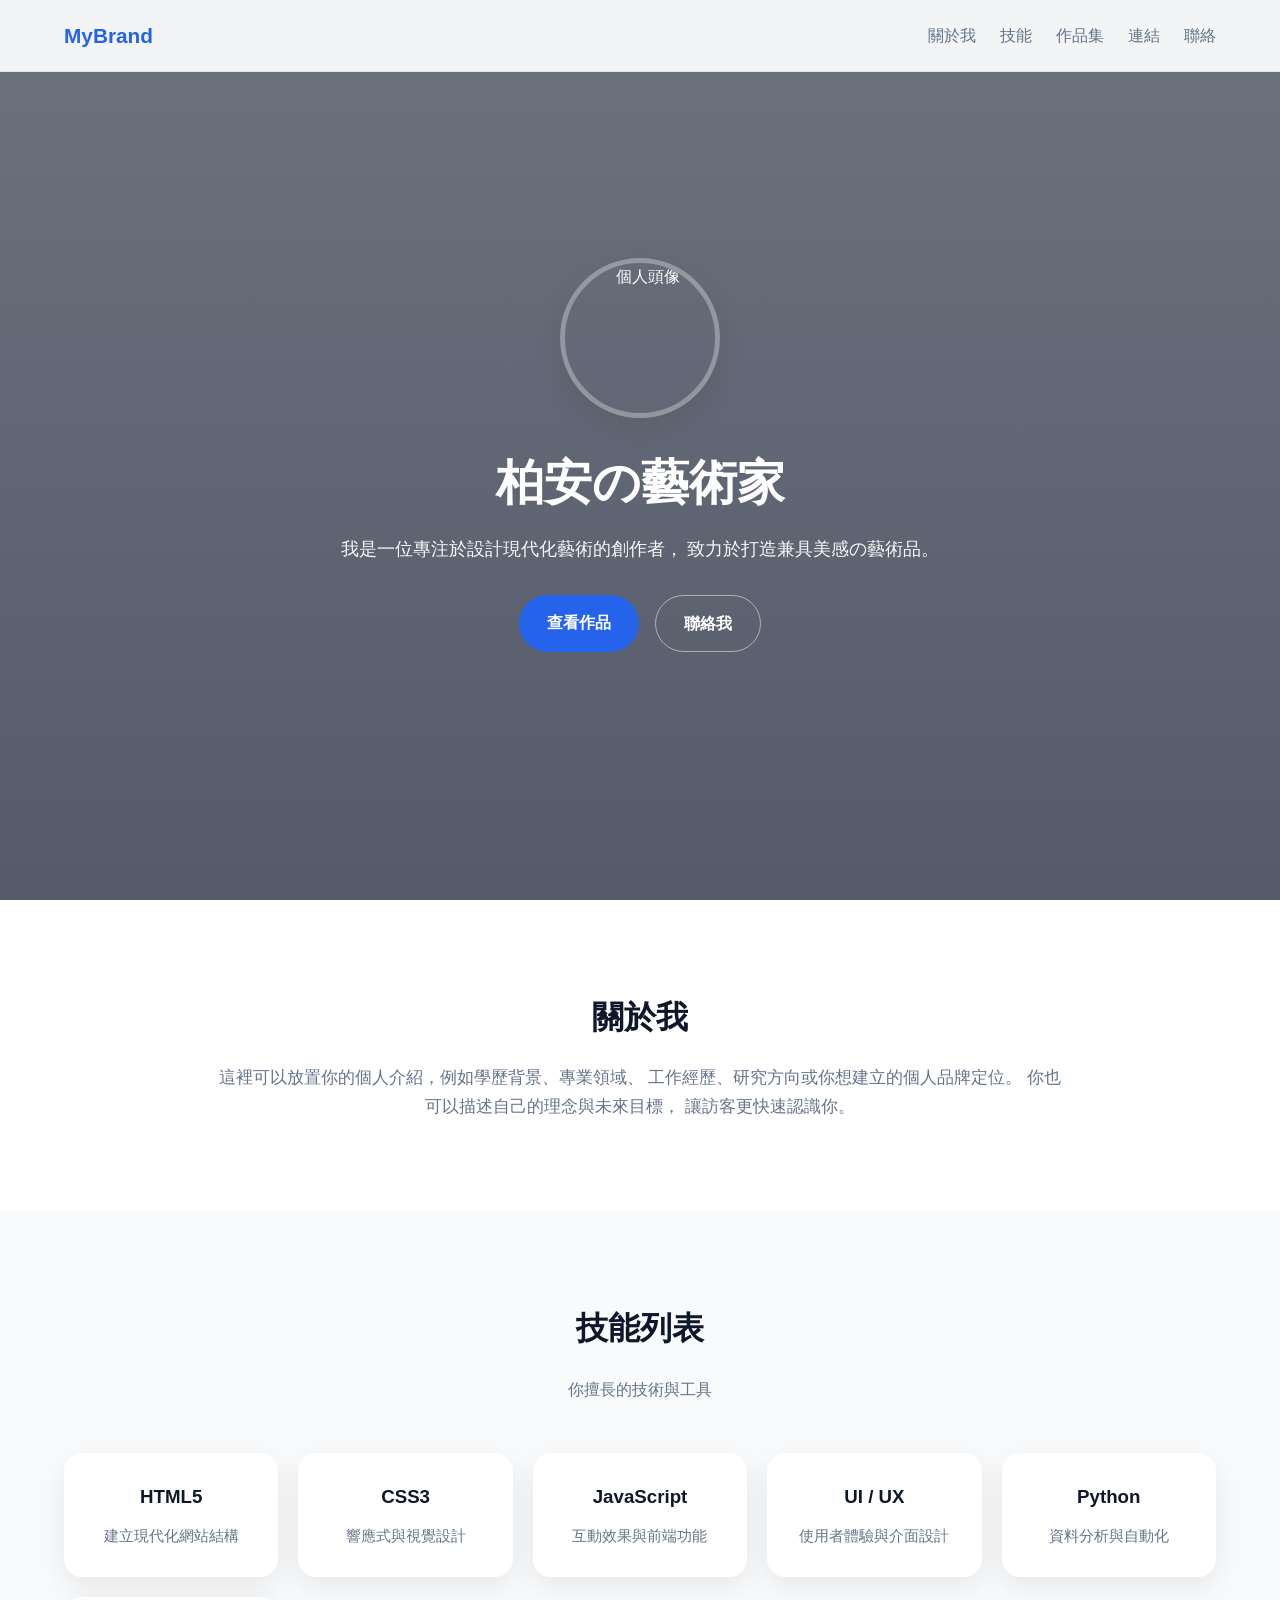
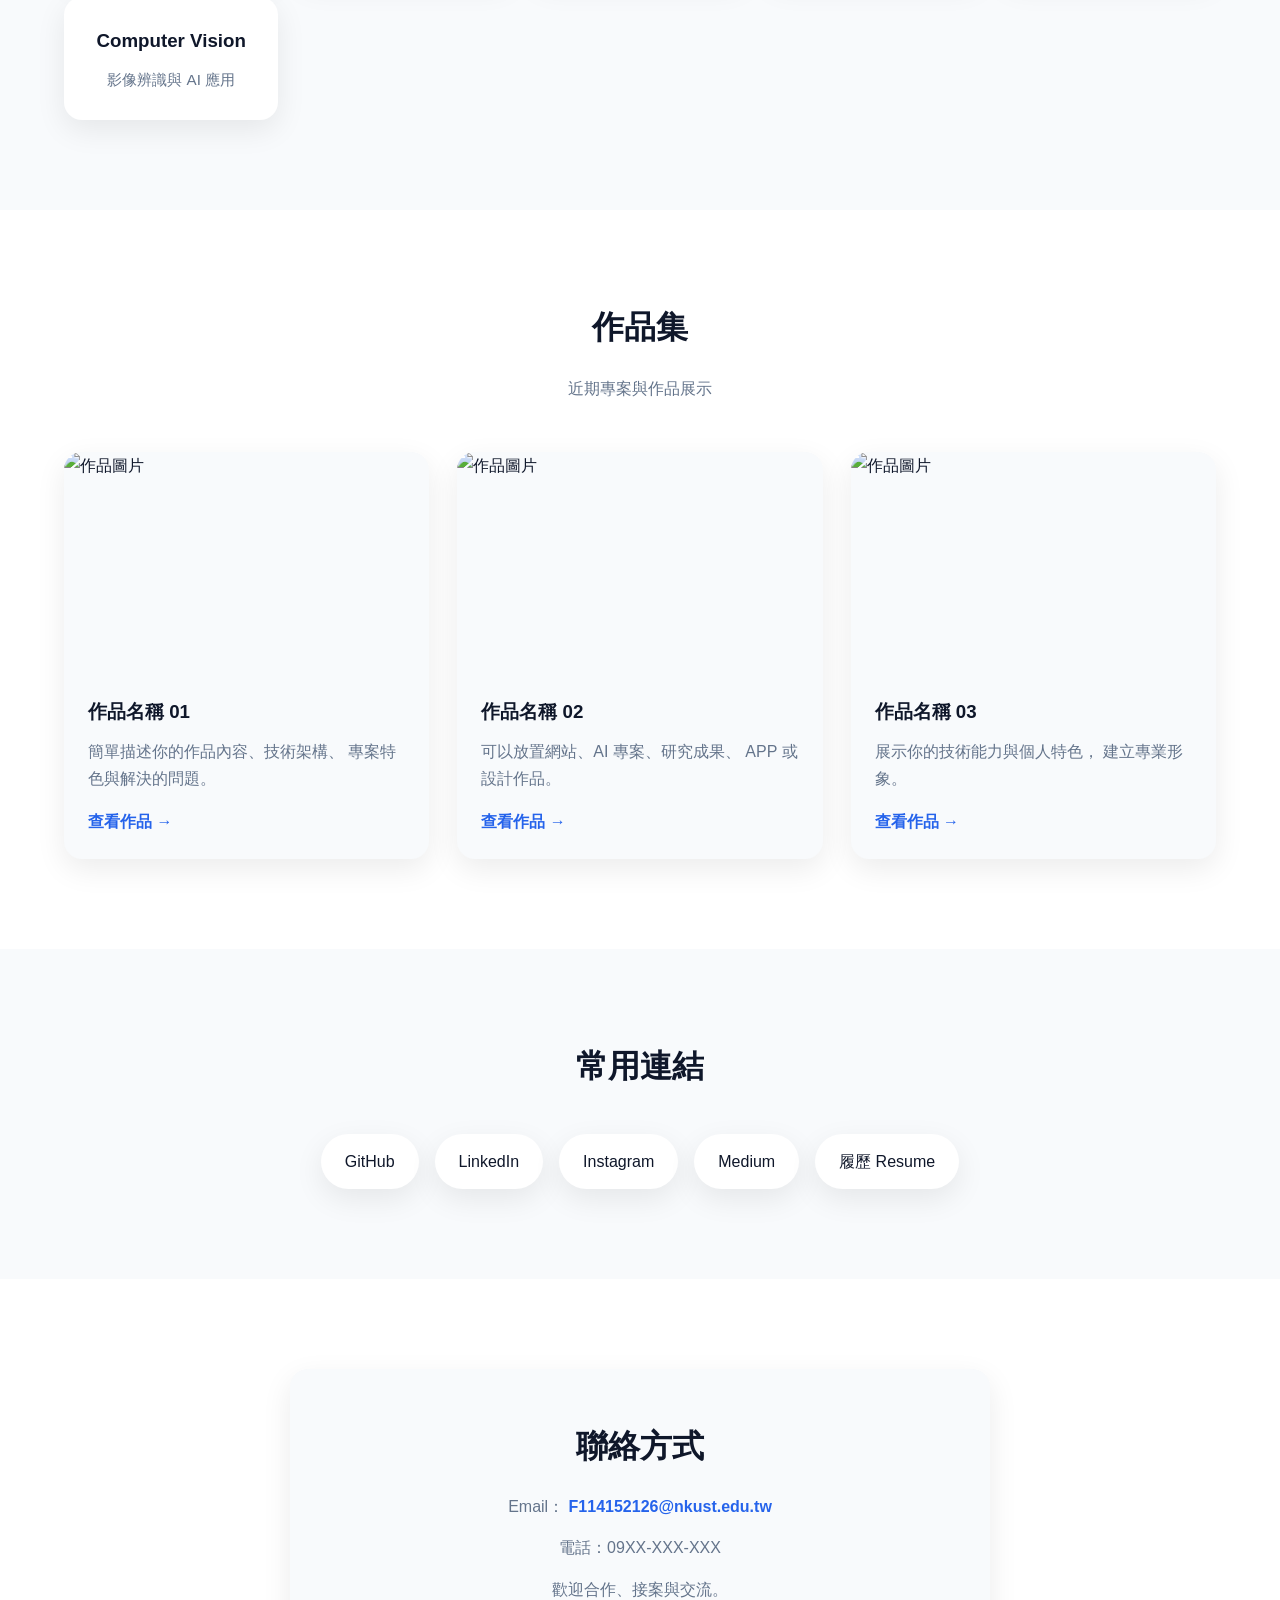
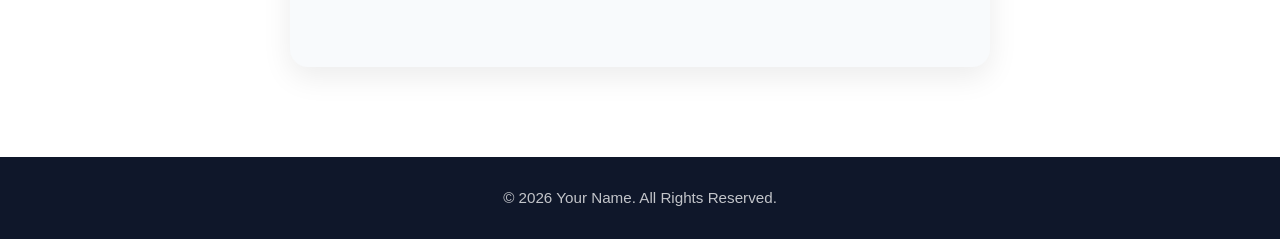
==== application/templates/index.html @ e3375493 "Add files via upload" ====
<!DOCTYPE html>
<html lang="zh-Hant">
<head>
  <meta charset="UTF-8" />
  <meta name="viewport" content="width=device-width, initial-scale=1.0" />
  <title>個人品牌網站</title>

  <style>
    * {
      margin: 0;
      padding: 0;
      box-sizing: border-box;
    }

    :root {
      --primary: #2563eb;
      --dark: #0f172a;
      --gray: #64748b;
      --light: #f8fafc;
      --white: #ffffff;
      --border: #e2e8f0;
      --shadow: 0 10px 30px rgba(0, 0, 0, 0.08);
      --radius: 18px;
      --max-width: 1200px;
    }

    body {
      font-family: "Noto Sans TC", sans-serif;
      line-height: 1.7;
      color: var(--dark);
      background: var(--light);
    }

    img {
      max-width: 100%;
      display: block;
    }

    a {
      text-decoration: none;
      color: inherit;
    }

    .container {
      width: 90%;
      max-width: var(--max-width);
      margin: auto;
    }

    section {
      padding: 90px 0;
    }

    .section-title {
      font-size: 2rem;
      margin-bottom: 20px;
      text-align: center;
    }

    .section-desc {
      text-align: center;
      color: var(--gray);
      margin-bottom: 50px;
    }

    /* Navbar */
    .navbar {
      position: fixed;
      top: 0;
      width: 100%;
      background: rgba(255,255,255,0.92);
      backdrop-filter: blur(12px);
      border-bottom: 1px solid var(--border);
      z-index: 1000;
    }

    .nav-wrapper {
      display: flex;
      justify-content: space-between;
      align-items: center;
      padding: 18px 0;
    }

    .logo {
      font-size: 1.3rem;
      font-weight: bold;
      color: var(--primary);
    }

    .nav-links {
      display: flex;
      gap: 24px;
    }

    .nav-links a {
      color: var(--gray);
      transition: 0.3s;
      font-weight: 500;
    }

    .nav-links a:hover {
      color: var(--primary);
    }

    /* Hero */
    .hero {
      min-height: 100vh;
      display: flex;
      align-items: center;
      background:
        linear-gradient(rgba(15,23,42,0.6), rgba(15,23,42,0.7)),
        url("banner.jpg") center/cover no-repeat;
      color: white;
      text-align: center;
      padding-top: 100px;
    }

    .hero-content {
      width: 100%;
    }

    .avatar {
      width: 160px;
      height: 160px;
      border-radius: 50%;
      border: 5px solid rgba(255,255,255,0.3);
      object-fit: cover;
      margin: 0 auto 24px;
      box-shadow: var(--shadow);
    }

    .hero h1 {
      font-size: 3rem;
      margin-bottom: 12px;
    }

    .hero p {
      max-width: 700px;
      margin: auto;
      font-size: 1.1rem;
      opacity: 0.95;
    }

    .hero-buttons {
      margin-top: 30px;
      display: flex;
      justify-content: center;
      gap: 16px;
      flex-wrap: wrap;
    }

    .btn {
      padding: 14px 28px;
      border-radius: 999px;
      font-weight: 600;
      transition: 0.3s;
      display: inline-block;
    }

    .btn-primary {
      background: var(--primary);
      color: white;
    }

    .btn-primary:hover {
      transform: translateY(-2px);
      opacity: 0.92;
    }

    .btn-outline {
      border: 1px solid rgba(255,255,255,0.5);
      color: white;
    }

    .btn-outline:hover {
      background: rgba(255,255,255,0.12);
    }

    /* About */
    .about {
      background: white;
    }

    .about-content {
      max-width: 850px;
      margin: auto;
      text-align: center;
      color: var(--gray);
      font-size: 1.05rem;
    }

    /* Skills */
    .skills-grid {
      display: grid;
      grid-template-columns: repeat(auto-fit, minmax(180px, 1fr));
      gap: 20px;
      margin-top: 40px;
    }

    .skill-card {
      background: white;
      padding: 28px 20px;
      border-radius: var(--radius);
      text-align: center;
      box-shadow: var(--shadow);
      transition: 0.3s;
    }

    .skill-card:hover {
      transform: translateY(-6px);
    }

    .skill-card h3 {
      margin-bottom: 10px;
    }

    .skill-card p {
      color: var(--gray);
      font-size: 0.95rem;
    }

    /* Portfolio */
    .portfolio {
      background: white;
    }

    .portfolio-grid {
      display: grid;
      grid-template-columns: repeat(auto-fit, minmax(280px, 1fr));
      gap: 28px;
    }

    .portfolio-card {
      background: var(--light);
      border-radius: var(--radius);
      overflow: hidden;
      box-shadow: var(--shadow);
      transition: 0.3s;
    }

    .portfolio-card:hover {
      transform: translateY(-6px);
    }

    .portfolio-card img {
      height: 220px;
      width: 100%;
      object-fit: cover;
    }

    .portfolio-content {
      padding: 24px;
    }

    .portfolio-content h3 {
      margin-bottom: 10px;
    }

    .portfolio-content p {
      color: var(--gray);
      margin-bottom: 16px;
    }

    .portfolio-link {
      color: var(--primary);
      font-weight: 600;
    }

    /* Links */
    .links-list {
      display: flex;
      justify-content: center;
      flex-wrap: wrap;
      gap: 16px;
      margin-top: 40px;
    }

    .link-item {
      background: white;
      padding: 14px 24px;
      border-radius: 999px;
      box-shadow: var(--shadow);
      transition: 0.3s;
    }

    .link-item:hover {
      transform: translateY(-4px);
      color: var(--primary);
    }

    /* Contact */
    .contact {
      background: white;
    }

    .contact-box {
      max-width: 700px;
      margin: auto;
      text-align: center;
      background: var(--light);
      padding: 50px 30px;
      border-radius: var(--radius);
      box-shadow: var(--shadow);
    }

    .contact-box p {
      color: var(--gray);
      margin-bottom: 14px;
    }

    .contact-box a {
      color: var(--primary);
      font-weight: 600;
    }

    /* Footer */
    footer {
      background: var(--dark);
      color: rgba(255,255,255,0.75);
      text-align: center;
      padding: 28px 20px;
      font-size: 0.95rem;
    }

    /* Responsive */
    @media (max-width: 768px) {

      .hero h1 {
        font-size: 2.2rem;
      }

      .hero p {
        font-size: 1rem;
      }

      .nav-links {
        gap: 14px;
        font-size: 0.92rem;
      }

      .section-title {
        font-size: 1.7rem;
      }

      .avatar {
        width: 130px;
        height: 130px;
      }
    }

    @media (max-width: 520px) {

      .nav-wrapper {
        flex-direction: column;
        gap: 14px;
      }

      .hero {
        padding-top: 140px;
      }

      .hero-buttons {
        flex-direction: column;
        align-items: center;
      }

      .btn {
        width: 220px;
        text-align: center;
      }
    }
  </style>
</head>

<body>

  <!-- Navbar -->
  <header class="navbar">
    <div class="container nav-wrapper">
      <div class="logo">MyBrand</div>

      <nav class="nav-links">
        <a href="#about">關於我</a>
        <a href="#skills">技能</a>
        <a href="#portfolio">作品集</a>
        <a href="#links">連結</a>
        <a href="#contact">聯絡</a>
      </nav>
    </div>
  </header>

  <!-- Hero -->
  <section class="hero">
    <div class="container hero-content">

      <img src="avatar.jpg" alt="個人頭像" class="avatar">

      <h1>柏安の藝術家</h1>

      <p>
        我是一位專注於設計現代化藝術的創作者，
        致力於打造兼具美感の藝術品。
      </p>

      <div class="hero-buttons">
        <a href="#portfolio" class="btn btn-primary">查看作品</a>
        <a href="#contact" class="btn btn-outline">聯絡我</a>
      </div>

    </div>
  </section>

  <!-- About -->
  <section id="about" class="about">
    <div class="container">

      <h2 class="section-title">關於我</h2>

      <p class="about-content">
        這裡可以放置你的個人介紹，例如學歷背景、專業領域、
        工作經歷、研究方向或你想建立的個人品牌定位。
        你也可以描述自己的理念與未來目標，
        讓訪客更快速認識你。
      </p>

    </div>
  </section>

  <!-- Skills -->
  <section id="skills">
    <div class="container">

      <h2 class="section-title">技能列表</h2>
      <p class="section-desc">
        你擅長的技術與工具
      </p>

      <div class="skills-grid">

        <div class="skill-card">
          <h3>HTML5</h3>
          <p>建立現代化網站結構</p>
        </div>

        <div class="skill-card">
          <h3>CSS3</h3>
          <p>響應式與視覺設計</p>
        </div>

        <div class="skill-card">
          <h3>JavaScript</h3>
          <p>互動效果與前端功能</p>
        </div>

        <div class="skill-card">
          <h3>UI / UX</h3>
          <p>使用者體驗與介面設計</p>
        </div>

        <div class="skill-card">
          <h3>Python</h3>
          <p>資料分析與自動化</p>
        </div>

        <div class="skill-card">
          <h3>Computer Vision</h3>
          <p>影像辨識與 AI 應用</p>
        </div>

      </div>

    </div>
  </section>

  <!-- Portfolio -->
  <section id="portfolio" class="portfolio">
    <div class="container">

      <h2 class="section-title">作品集</h2>

      <p class="section-desc">
        近期專案與作品展示
      </p>

      <div class="portfolio-grid">

        <div class="portfolio-card">
          <img src="忠誠.jpg" alt="作品圖片">

          <div class="portfolio-content">
            <h3>作品名稱 01</h3>

            <p>
              簡單描述你的作品內容、技術架構、
              專案特色與解決的問題。
            </p>

            <a href="#" class="portfolio-link">
              查看作品 →
            </a>
          </div>
        </div>

        <div class="portfolio-card">
          <img src="萬歲.jpg" alt="作品圖片">

          <div class="portfolio-content">
            <h3>作品名稱 02</h3>

            <p>
              可以放置網站、AI 專案、研究成果、
              APP 或設計作品。
            </p>

            <a href="#" class="portfolio-link">
              查看作品 →
            </a>
          </div>
        </div>

        <div class="portfolio-card">
          <img src="banner.jpg" alt="作品圖片">

          <div class="portfolio-content">
            <h3>作品名稱 03</h3>

            <p>
              展示你的技術能力與個人特色，
              建立專業形象。
            </p>

            <a href="#" class="portfolio-link">
              查看作品 →
            </a>
          </div>
        </div>

      </div>

    </div>
  </section>

  <!-- Links -->
  <section id="links">
    <div class="container">

      <h2 class="section-title">常用連結</h2>

      <div class="links-list">

        <a href="#" class="link-item">GitHub</a>

        <a href="#" class="link-item">LinkedIn</a>

        <a href="#" class="link-item">Instagram</a>

        <a href="#" class="link-item">Medium</a>

        <a href="#" class="link-item">履歷 Resume</a>

      </div>

    </div>
  </section>

  <!-- Contact -->
  <section id="contact" class="contact">
    <div class="container">

      <div class="contact-box">

        <h2 class="section-title">聯絡方式</h2>

        <p>
          Email：
          <a href="mailto:yourmail@example.com">
            F114152126@nkust.edu.tw
          </a>
        </p>

        <p>
          電話：09XX-XXX-XXX
        </p>

        <p>
          歡迎合作、接案與交流。
        </p>

      </div>

    </div>
  </section>

  <!-- Footer -->
  <footer>
    © 2026 Your Name. All Rights Reserved.
  </footer>

  <script>
    // 平滑滾動
    document.querySelectorAll('a[href^="#"]').forEach(anchor => {
      anchor.addEventListener('click', function (e) {
        e.preventDefault();

        const target = document.querySelector(this.getAttribute('href'));

        if (target) {
          target.scrollIntoView({
            behavior: 'smooth'
          });
        }
      });
    });
  </script>

</body>
</html>
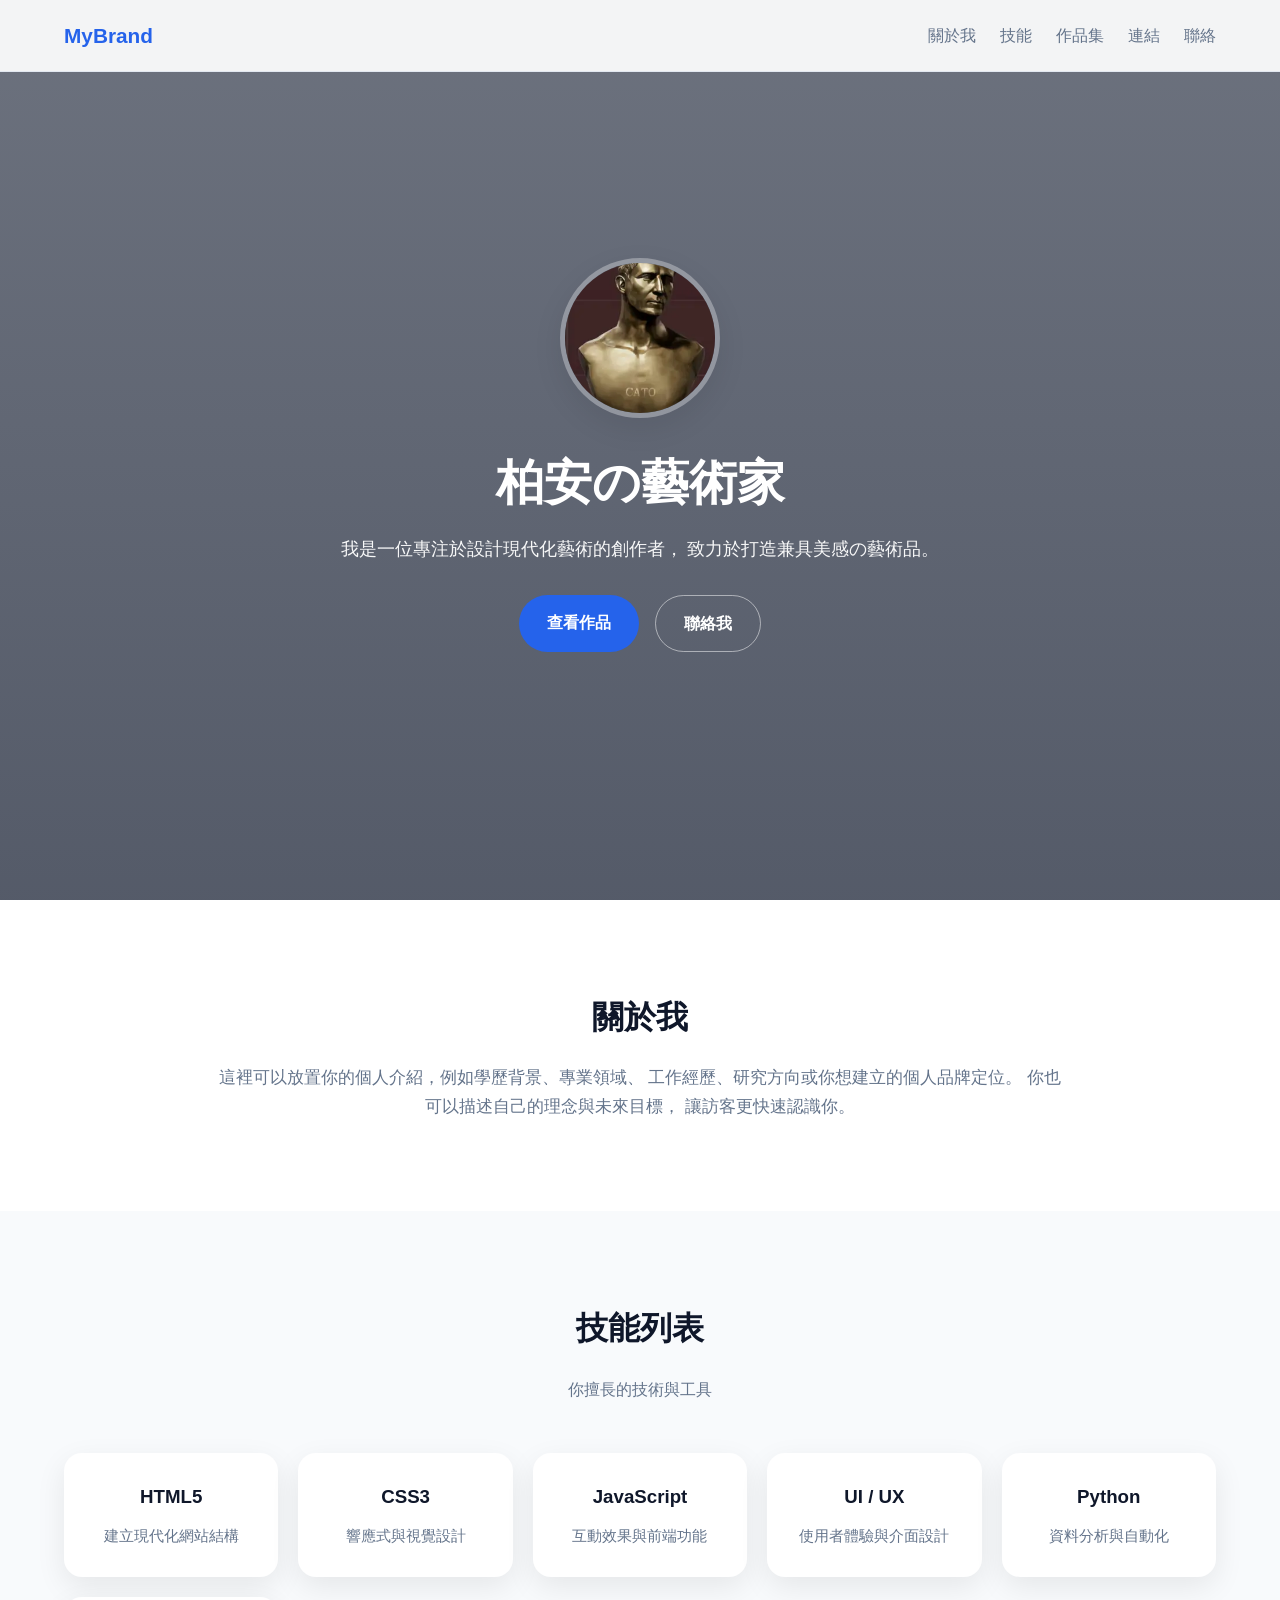
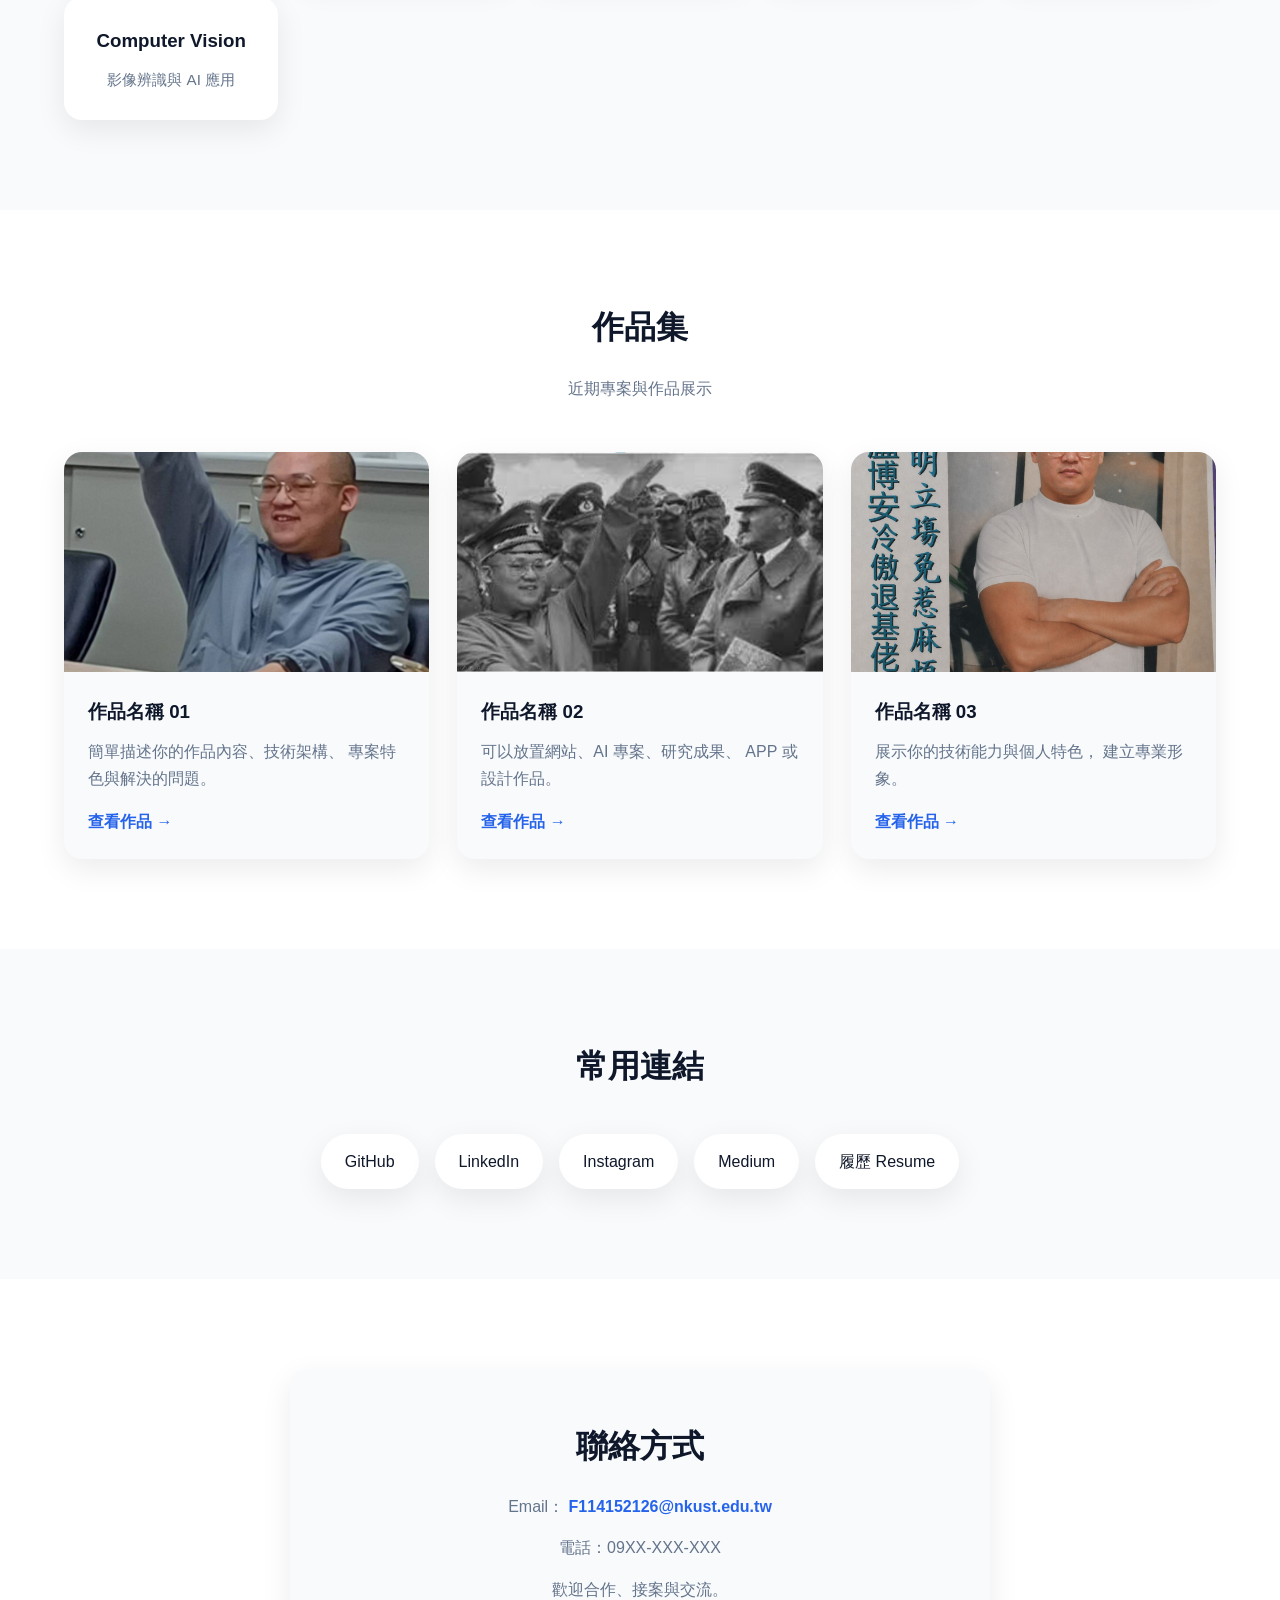
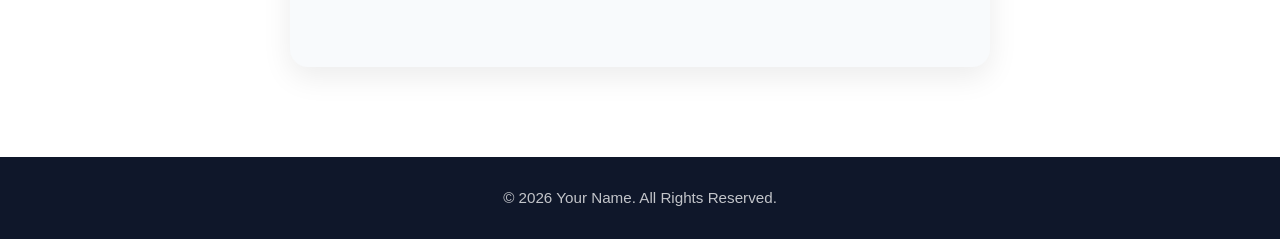
==== commit 815dfae7: "Update index.html" ====
--- a/application/templates/index.html
+++ b/application/templates/index.html
@@ -109,7 +109,7 @@
       align-items: center;
       background:
         linear-gradient(rgba(15,23,42,0.6), rgba(15,23,42,0.7)),
-        url("banner.jpg") center/cover no-repeat;
+        url("../static/imagesbanner.jpg") center/cover no-repeat;
       color: white;
       text-align: center;
       padding-top: 100px;
@@ -393,7 +393,7 @@
   <section class="hero">
     <div class="container hero-content">
 
-      <img src="avatar.jpg" alt="個人頭像" class="avatar">
+      <img src="../static/images/avatar.jpg" alt="個人頭像" class="avatar">
 
       <h1>柏安の藝術家</h1>
 
@@ -485,7 +485,7 @@
       <div class="portfolio-grid">
 
         <div class="portfolio-card">
-          <img src="忠誠.jpg" alt="作品圖片">
+          <img src="../static/images/忠誠.jpg" alt="作品圖片">
 
           <div class="portfolio-content">
             <h3>作品名稱 01</h3>
@@ -502,7 +502,7 @@
         </div>
 
         <div class="portfolio-card">
-          <img src="萬歲.jpg" alt="作品圖片">
+          <img src="../static/images/萬歲.jpg" alt="作品圖片">
 
           <div class="portfolio-content">
             <h3>作品名稱 02</h3>
@@ -519,7 +519,7 @@
         </div>
 
         <div class="portfolio-card">
-          <img src="banner.jpg" alt="作品圖片">
+          <img src="../static/images/banner.jpg" alt="作品圖片">
 
           <div class="portfolio-content">
             <h3>作品名稱 03</h3>
@@ -614,4 +614,4 @@
   </script>
 
 </body>
-</html>+</html>
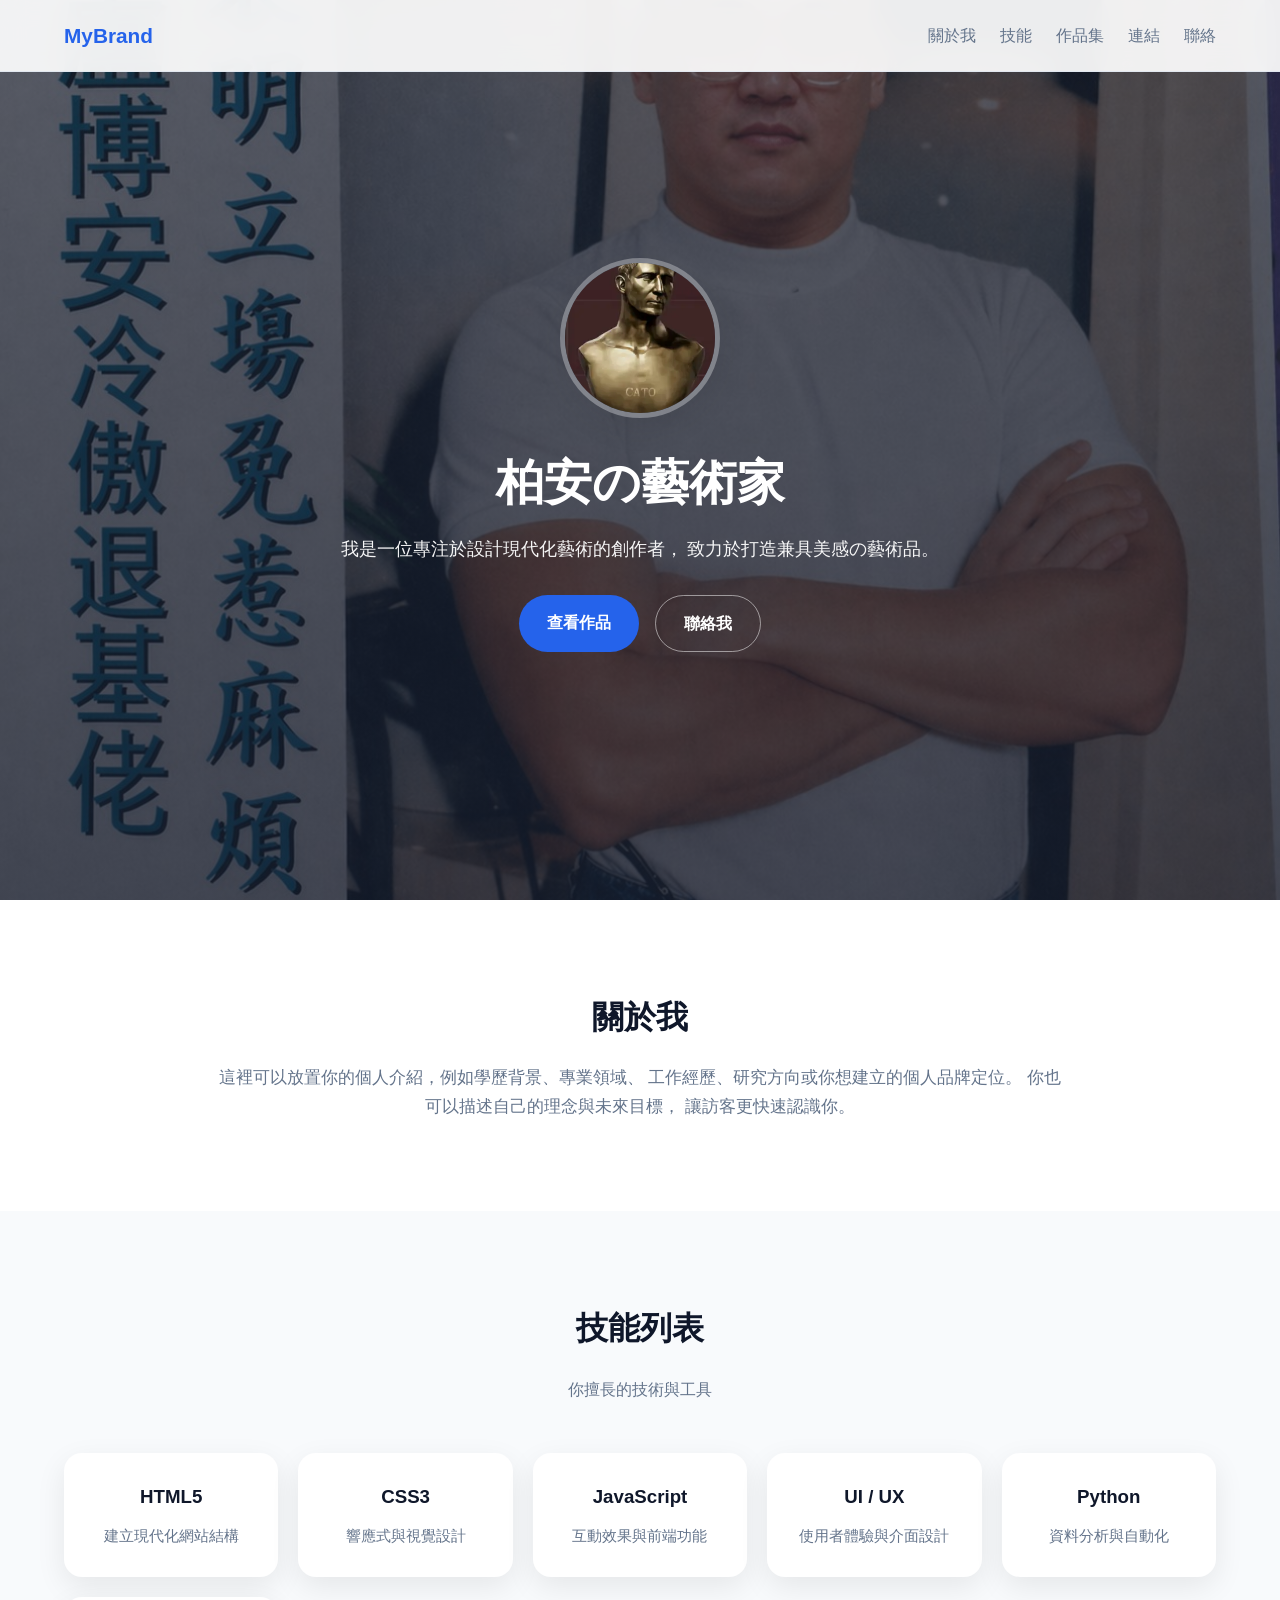
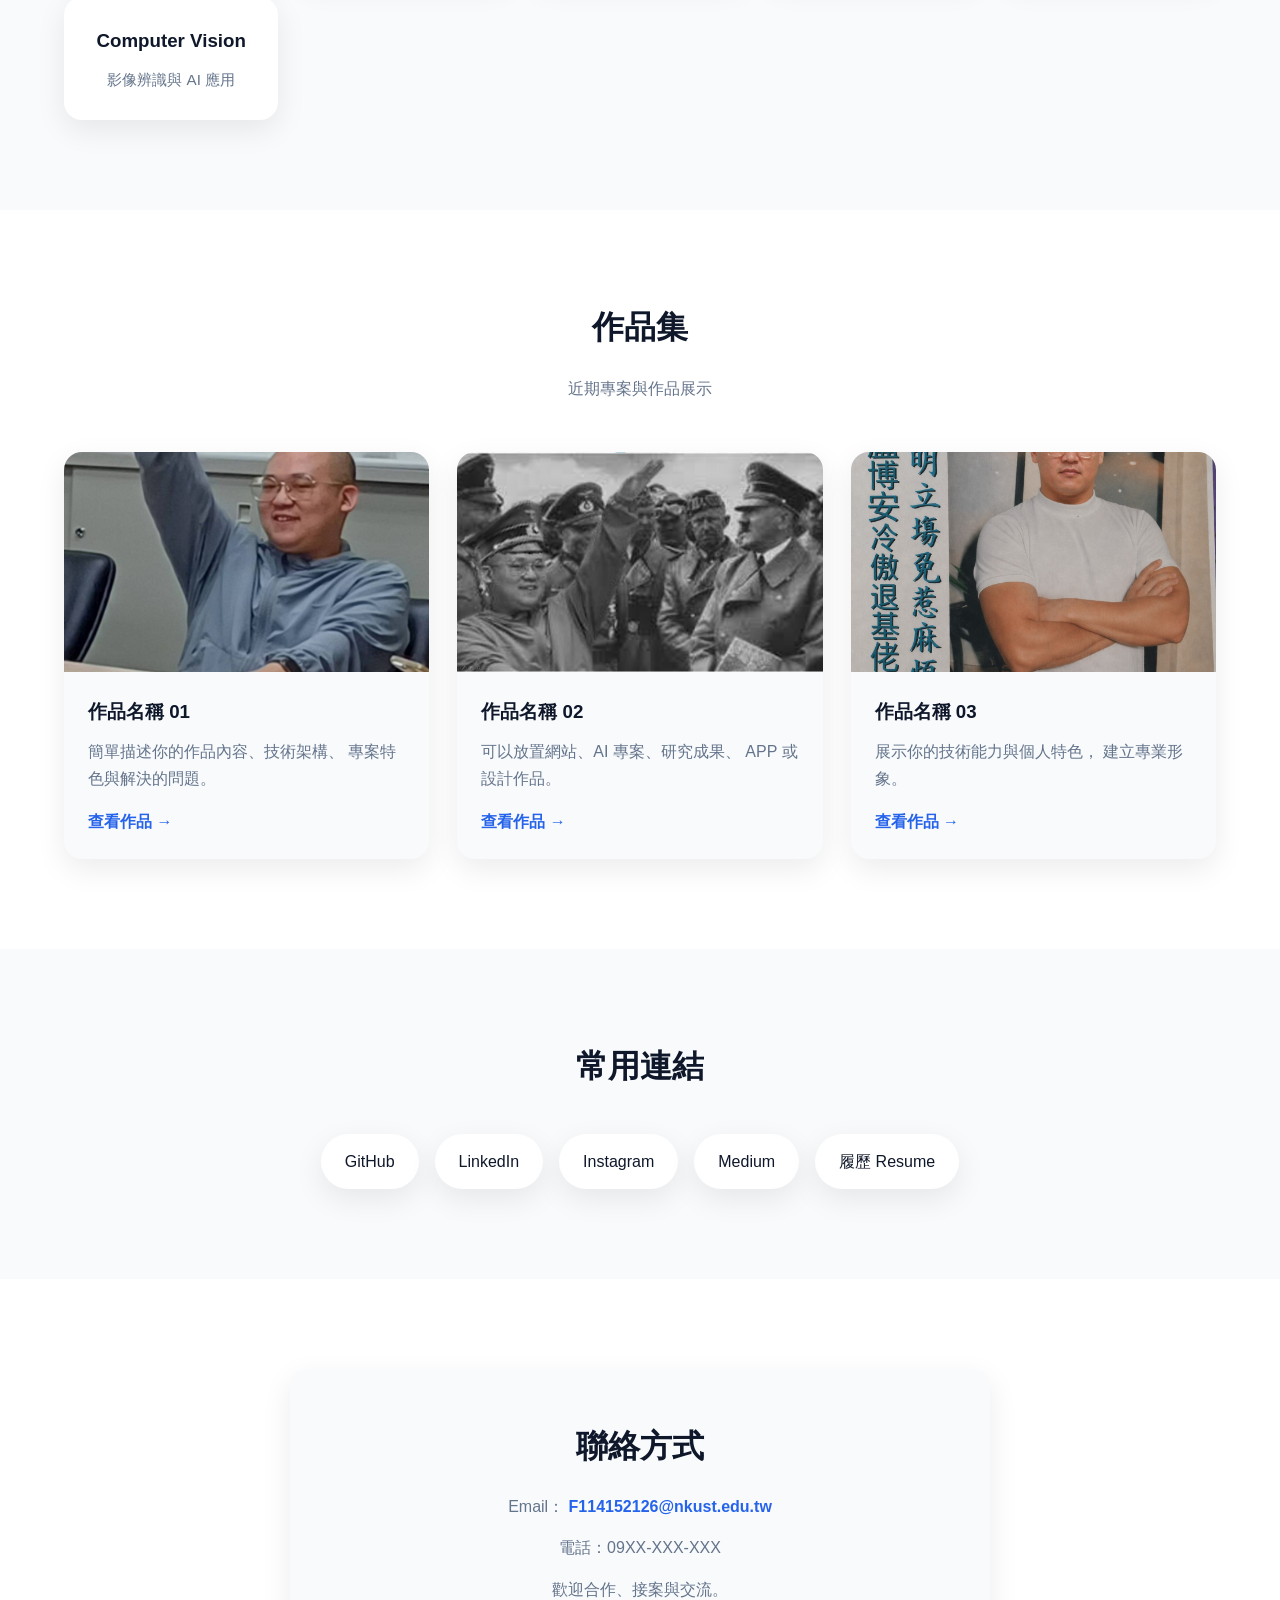
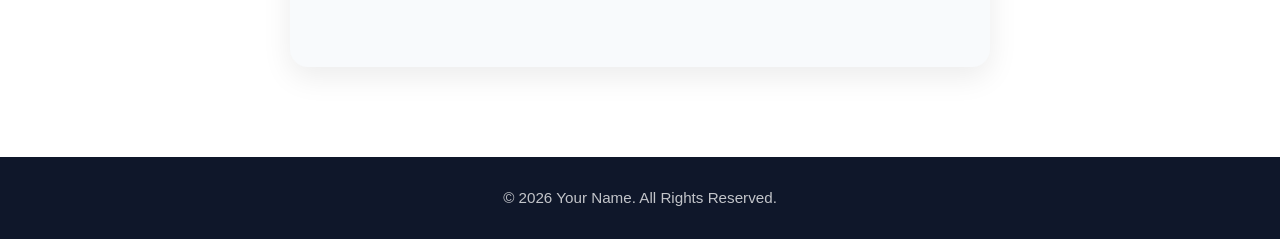
==== commit b76e8dda: "Update index.html" ====
--- a/application/templates/index.html
+++ b/application/templates/index.html
@@ -109,7 +109,7 @@
       align-items: center;
       background:
         linear-gradient(rgba(15,23,42,0.6), rgba(15,23,42,0.7)),
-        url("../static/imagesbanner.jpg") center/cover no-repeat;
+        url("../static/images/banner.jpg") center/cover no-repeat;
       color: white;
       text-align: center;
       padding-top: 100px;
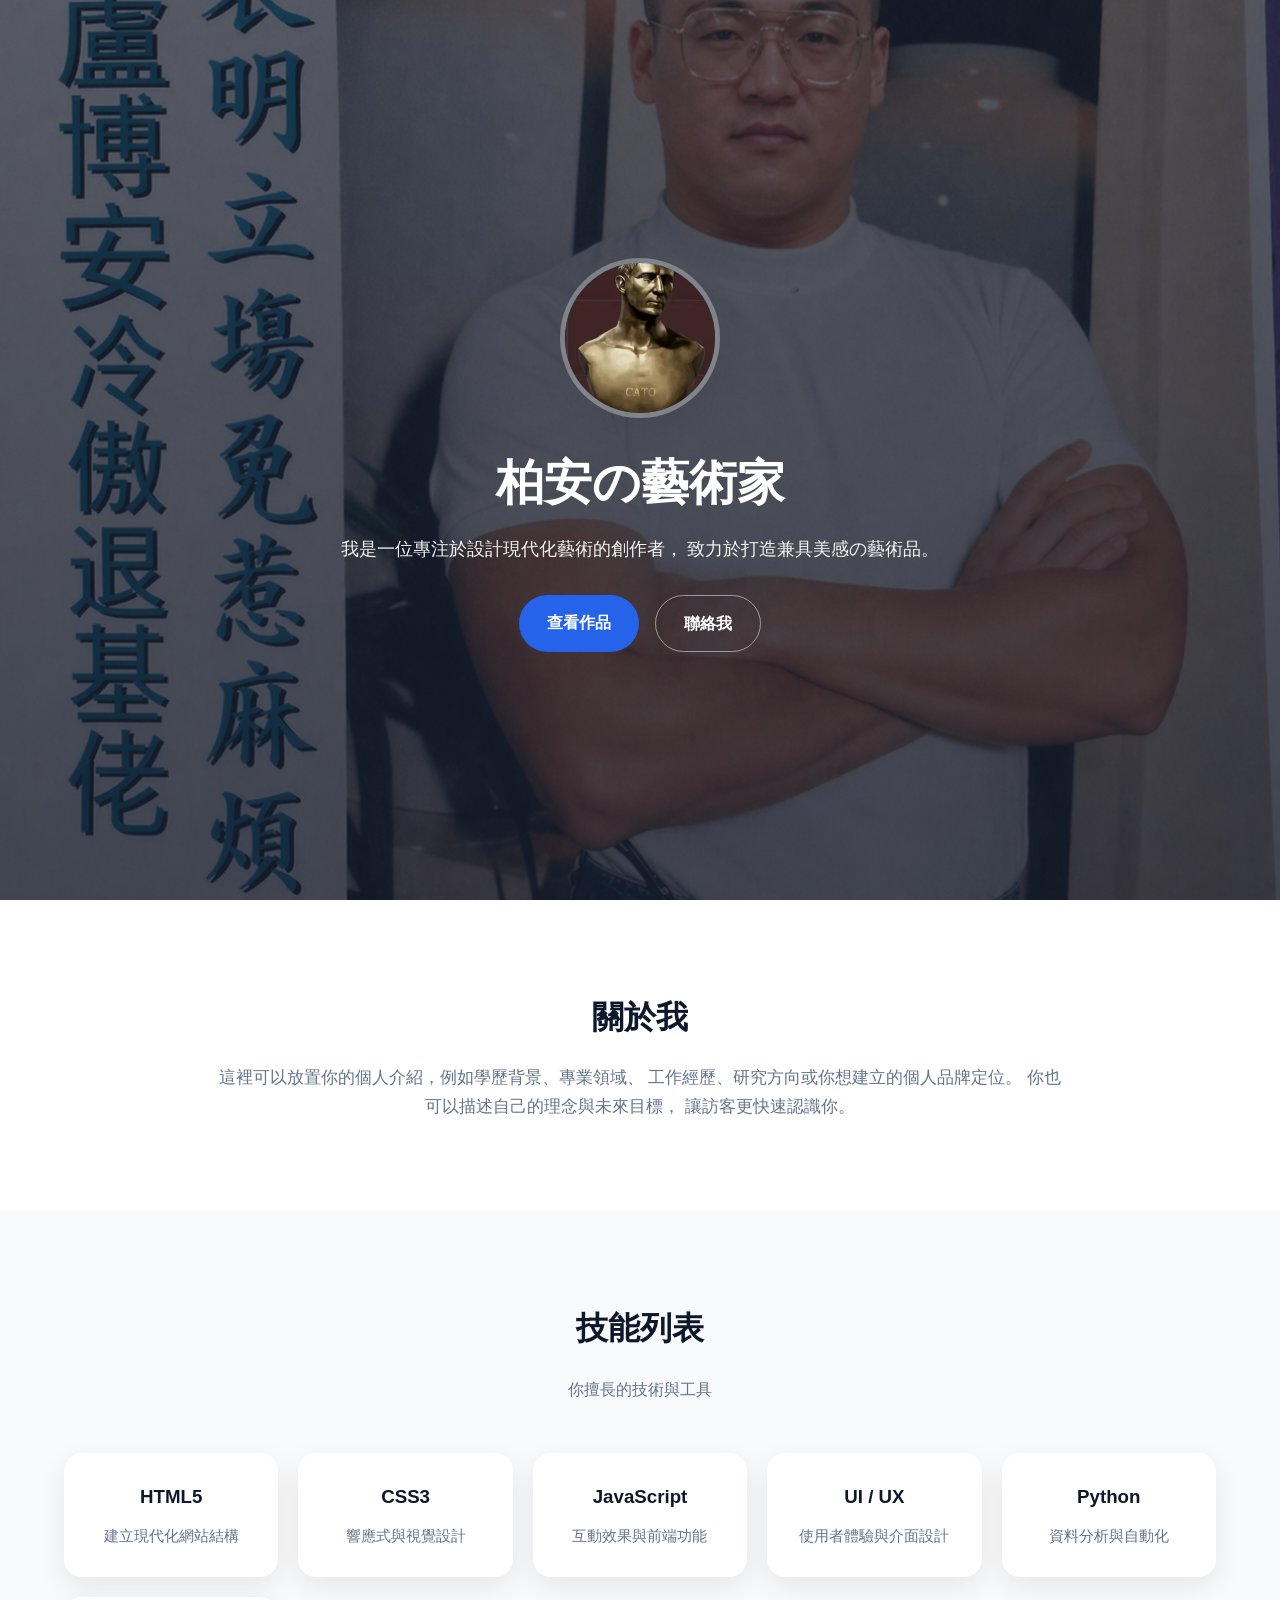
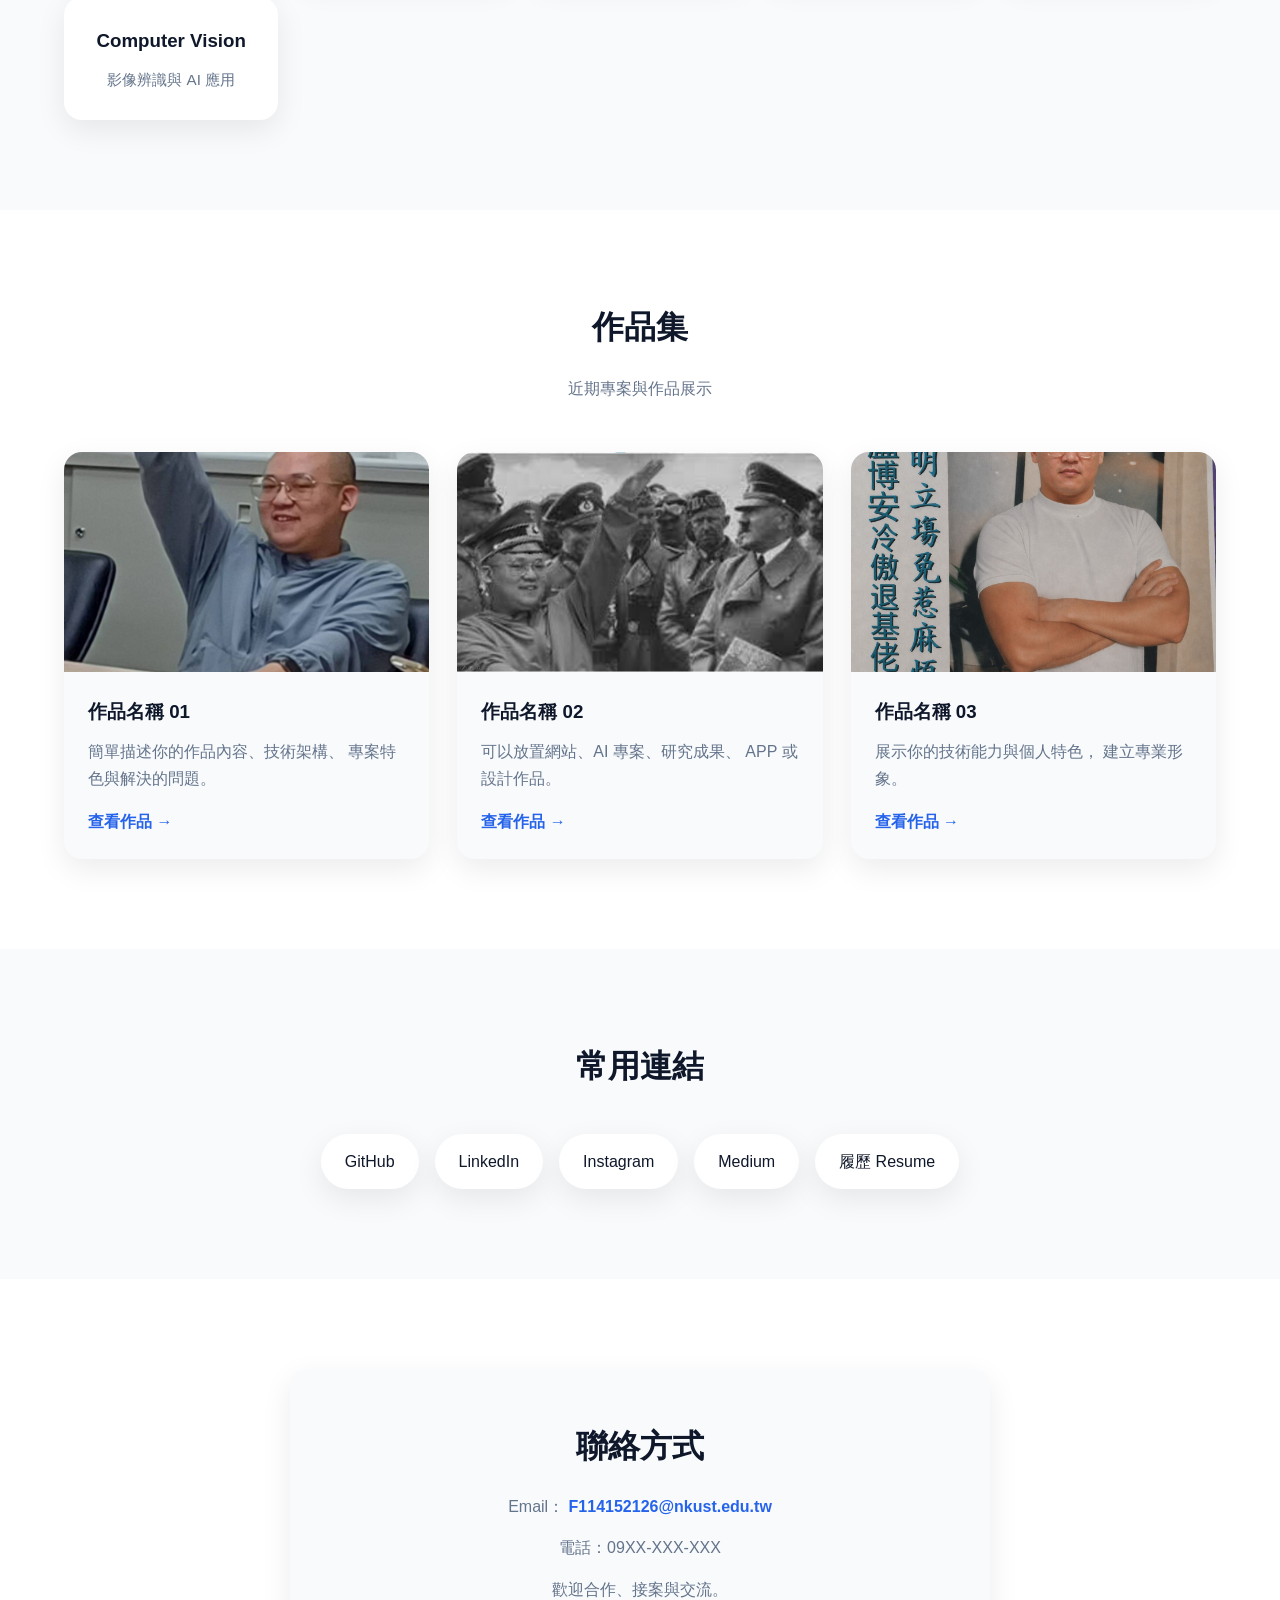
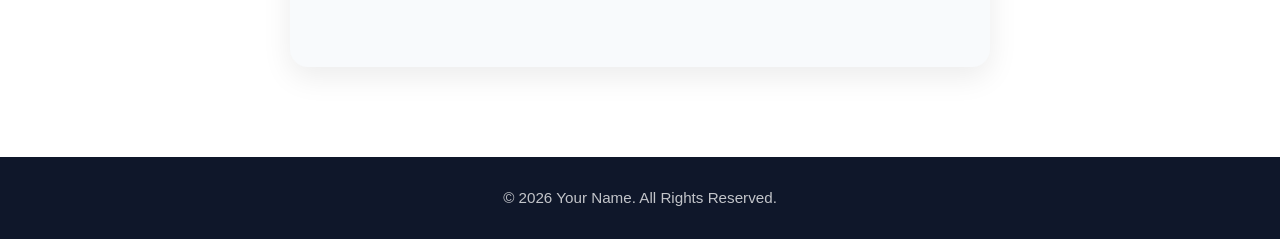
==== commit 8c014315: "Update index.html" ====
--- a/application/templates/index.html
+++ b/application/templates/index.html
@@ -374,21 +374,6 @@
 
 <body>
 
-  <!-- Navbar -->
-  <header class="navbar">
-    <div class="container nav-wrapper">
-      <div class="logo">MyBrand</div>
-
-      <nav class="nav-links">
-        <a href="#about">關於我</a>
-        <a href="#skills">技能</a>
-        <a href="#portfolio">作品集</a>
-        <a href="#links">連結</a>
-        <a href="#contact">聯絡</a>
-      </nav>
-    </div>
-  </header>
-
   <!-- Hero -->
   <section class="hero">
     <div class="container hero-content">
